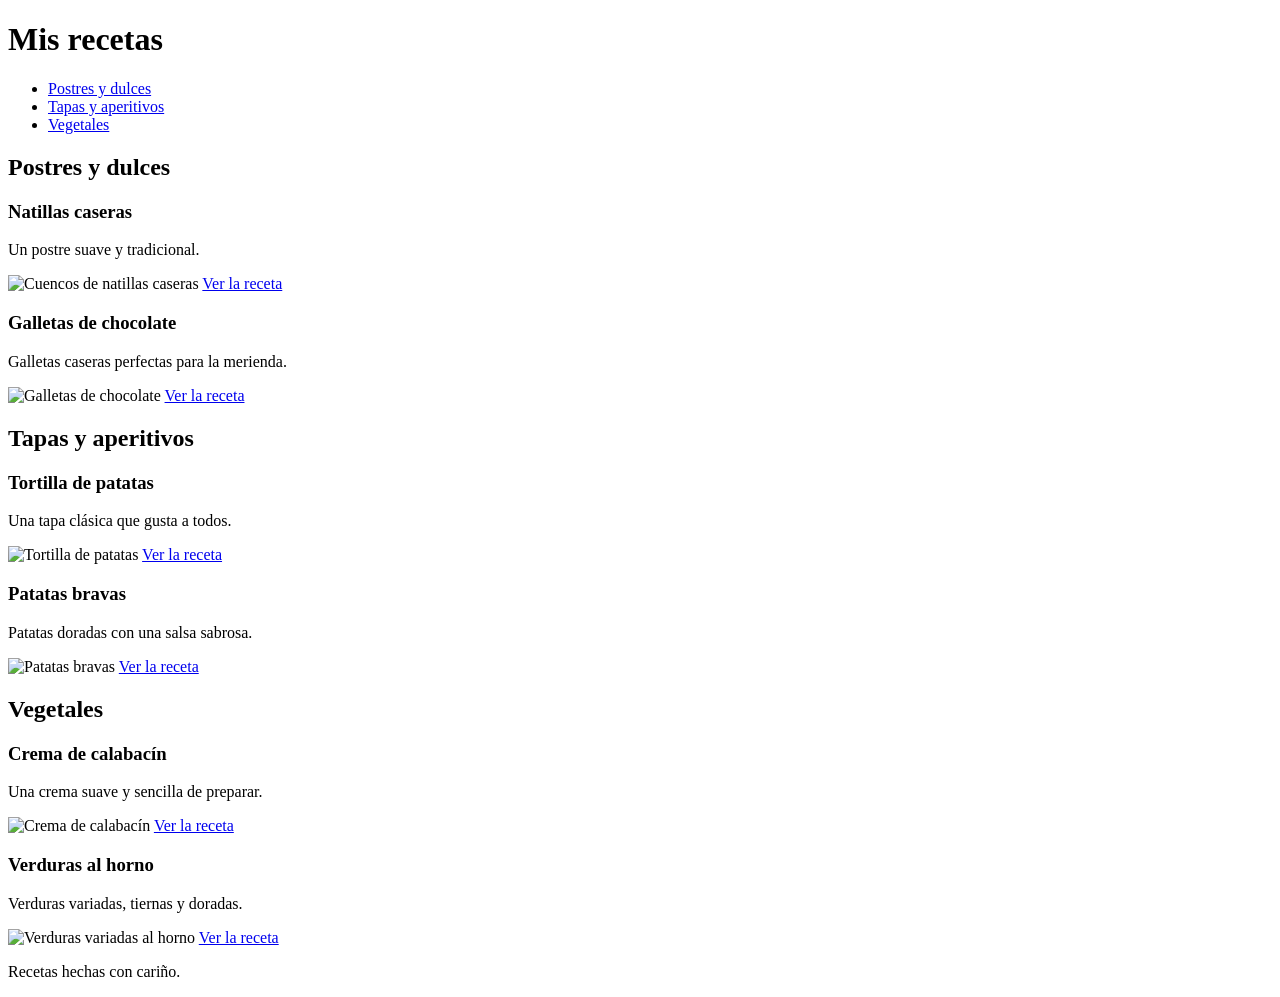
==== index.html @ 6ef30d9b "Add files via upload" ====
<!doctype html>
<html lang="es">
<head>
  <meta charset="utf-8">
  <meta name="viewport" content="width=device-width, initial-scale=1">
  <title>Mis recetas</title>
  <link rel="stylesheet" href="estilos/estiloreceta.css">
</head>
<body>
  <header>
    <h1>Mis recetas</h1>
    <nav aria-label="Categorías de recetas">
      <ul>
        <li><a href="#postres">Postres y dulces</a></li>
        <li><a href="#tapas">Tapas y aperitivos</a></li>
        <li><a href="#vegetales">Vegetales</a></li>
      </ul>
    </nav>
  </header>

  <main>
    <section id="postres">
      <h2>Postres y dulces</h2>
      <article>
        <h3>Natillas caseras</h3>
        <p>Un postre suave y tradicional.</p>
        <img src="imagenes/natillas-caseras.jpg" alt="Cuencos de natillas caseras">
        <a href="paginas/natillas.html">Ver la receta</a>
      </article>
      <article>
        <h3>Galletas de chocolate</h3>
        <p>Galletas caseras perfectas para la merienda.</p>
        <img src="imagenes/galletas de chocolate.jpg" alt="Galletas de chocolate">
        <a href="paginas/galletas.html">Ver la receta</a>
      </article>
    </section>

    <section id="tapas">
      <h2>Tapas y aperitivos</h2>
      <article>
        <h3>Tortilla de patatas</h3>
        <p>Una tapa clásica que gusta a todos.</p>
        <img src="imagenes/tortilla%20de%20patata.jpg" alt="Tortilla de patatas">
        <a href="paginas/tortilla.html">Ver la receta</a>
      </article>
      <article>
        <h3>Patatas bravas</h3>
        <p>Patatas doradas con una salsa sabrosa.</p>
        <img src="imagenes/patatas%20bravas.jpg" alt="Patatas bravas">
        <a href="paginas/patatas-bravas.html">Ver la receta</a>
      </article>
    </section>

    <section id="vegetales">
      <h2>Vegetales</h2>
      <article>
        <h3>Crema de calabacín</h3>
        <p>Una crema suave y sencilla de preparar.</p>
        <img src="imagenes/crema-de-verduras.jpg" alt="Crema de calabacín">
        <a href="paginas/crema-calabacin.html">Ver la receta</a>
      </article>
      <article>
        <h3>Verduras al horno</h3>
        <p>Verduras variadas, tiernas y doradas.</p>
        <img src="imagenes/verduras-al-horno.jpg" alt="Verduras variadas al horno">
        <a href="paginas/verduras-horno.html">Ver la receta</a>
      </article>
    </section>
  </main>

  <footer>
    <p>Recetas hechas con cariño.</p>
  </footer>
</body>
</html>
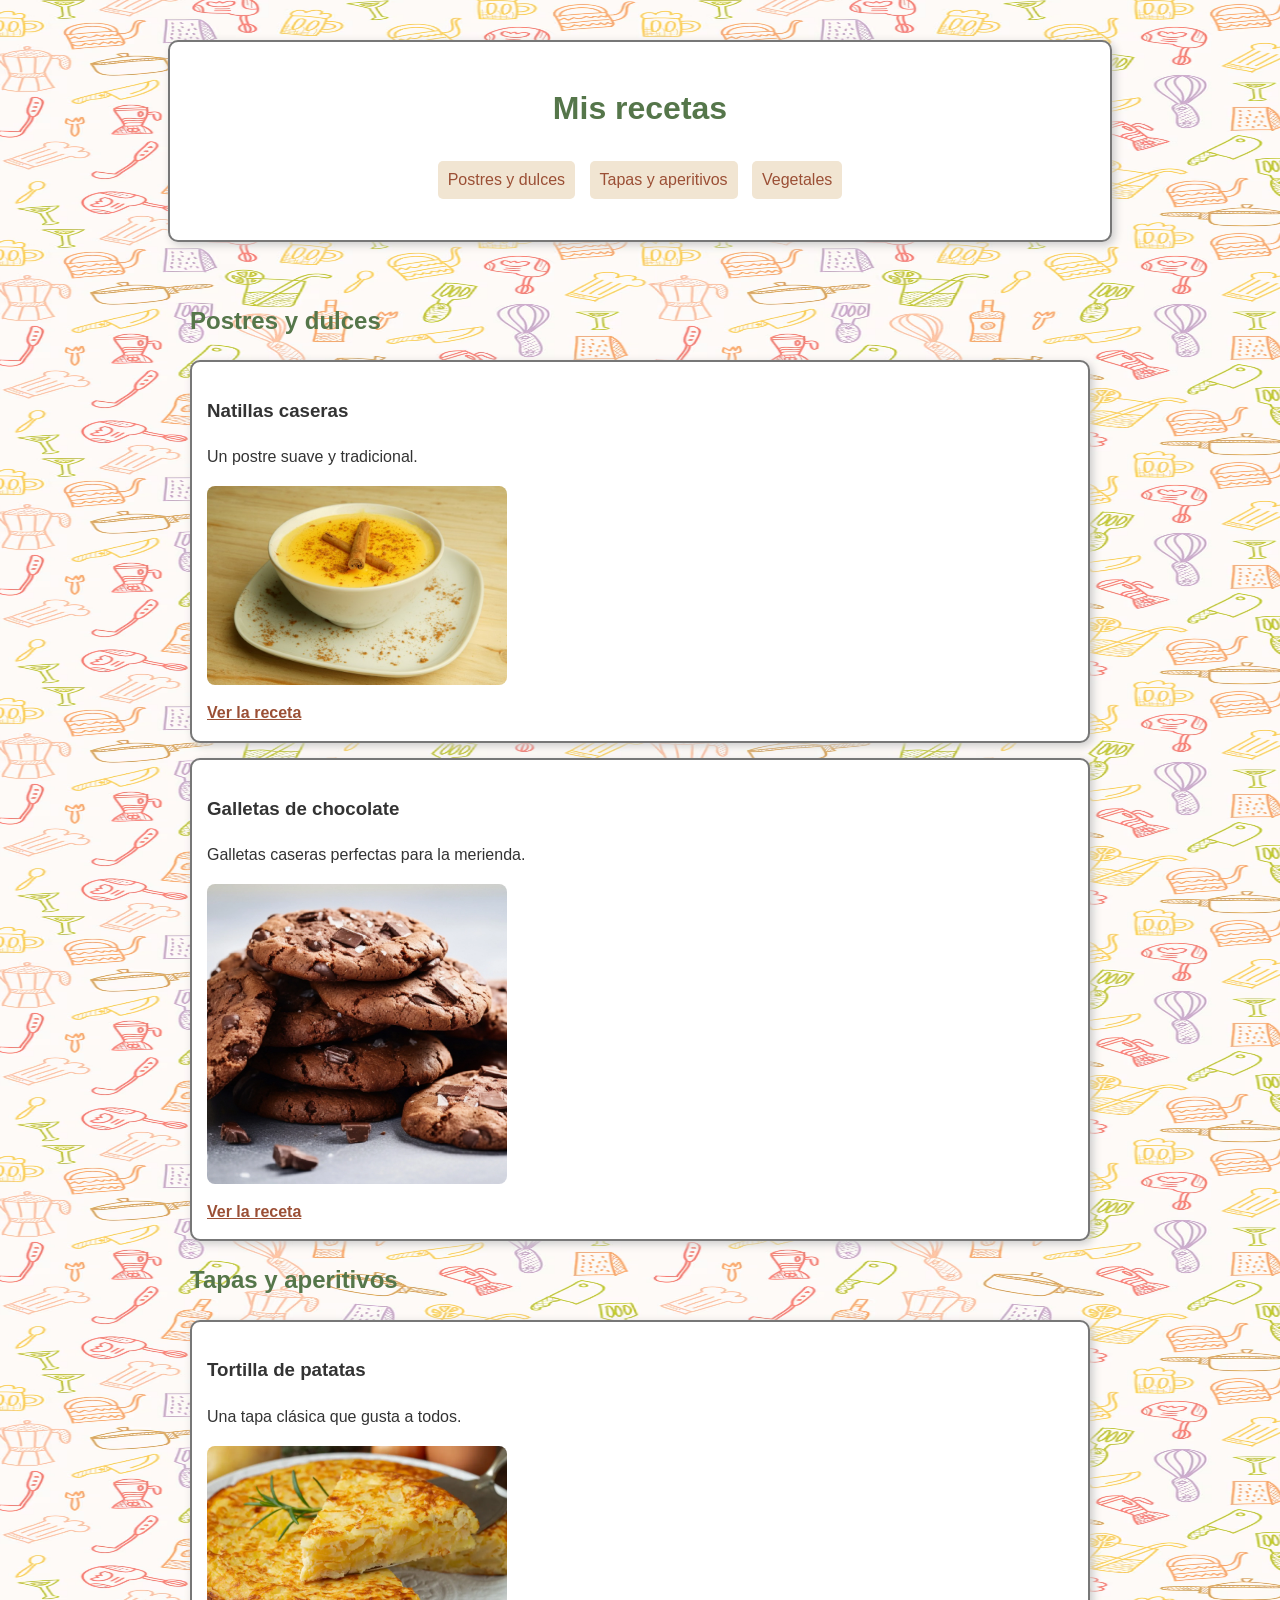
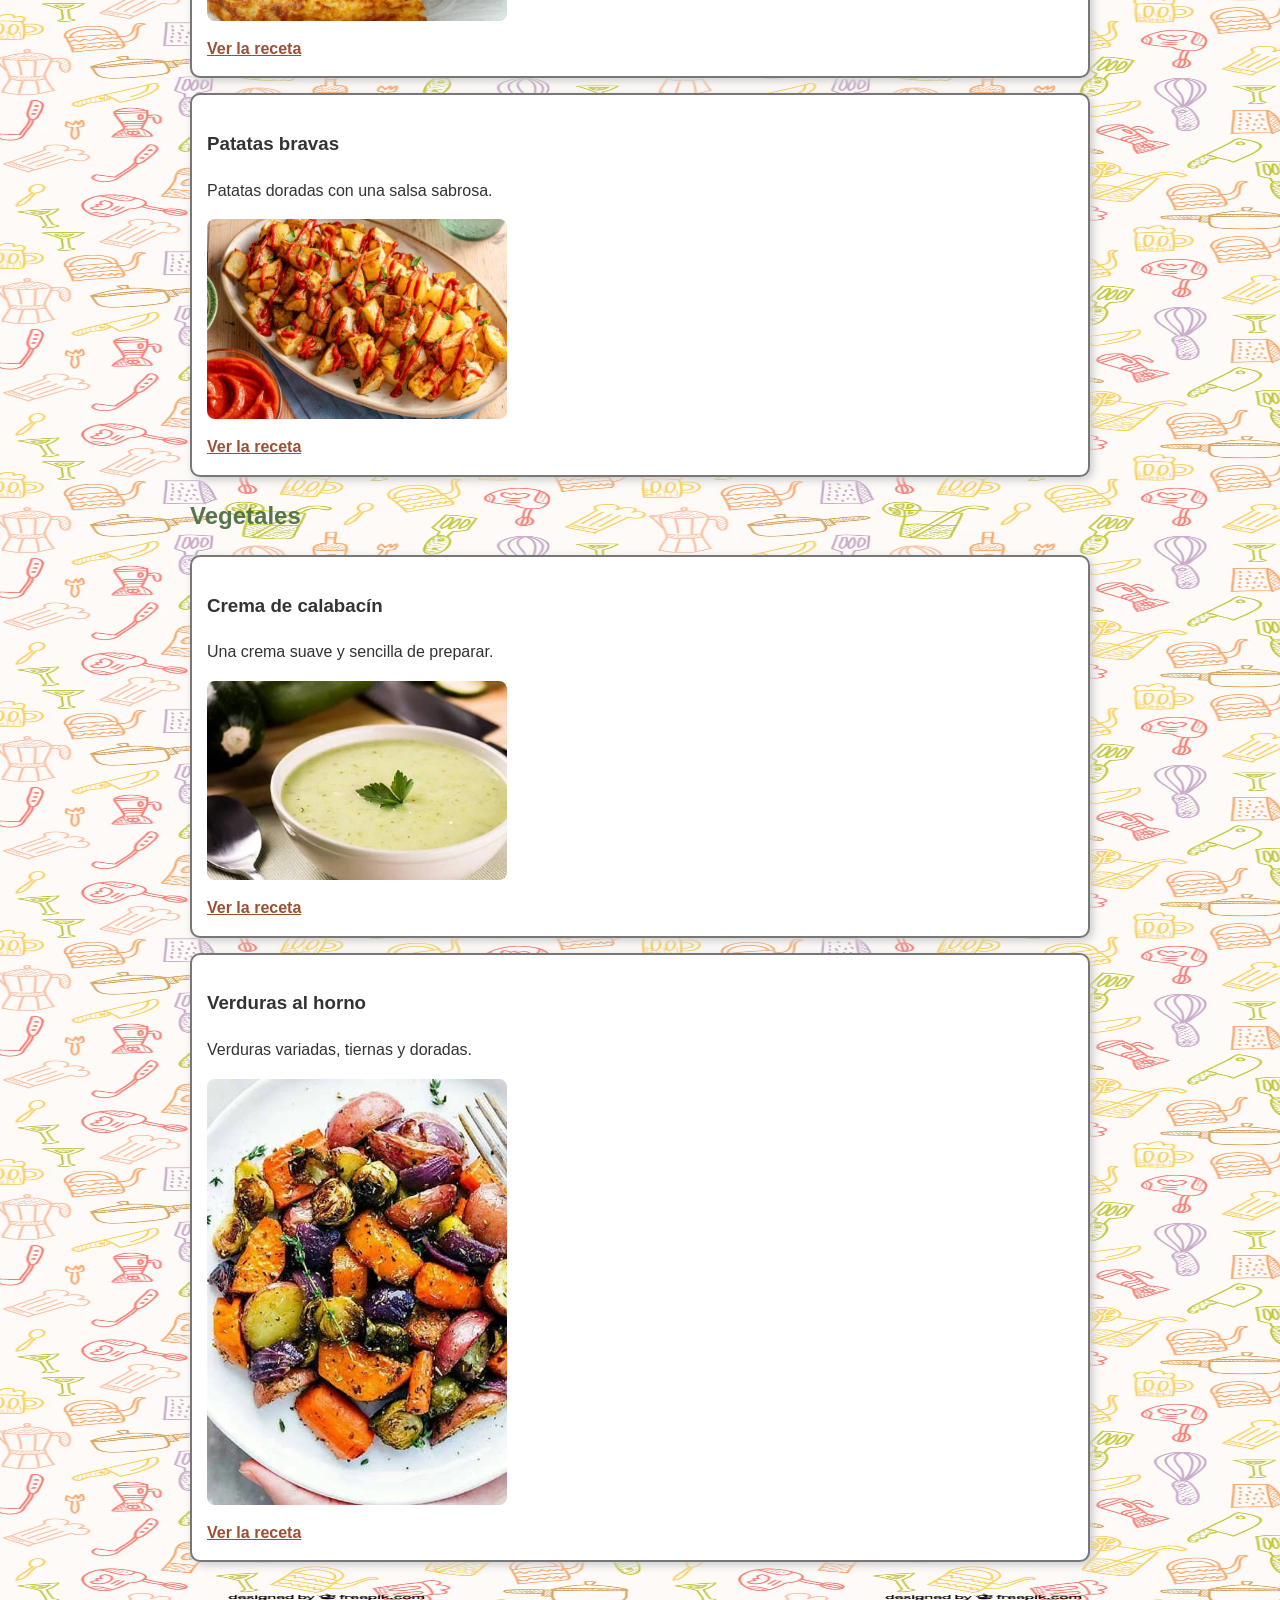
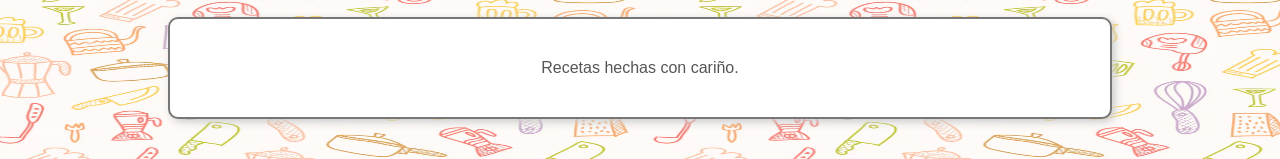
==== commit 7cd296f7: "Mi web de recetas" ====
--- a/index.html
+++ b/index.html
@@ -1,75 +1,75 @@
-<!doctype html>
-<html lang="es">
-<head>
-  <meta charset="utf-8">
-  <meta name="viewport" content="width=device-width, initial-scale=1">
-  <title>Mis recetas</title>
-  <link rel="stylesheet" href="estilos/estiloreceta.css">
-</head>
-<body>
-  <header>
-    <h1>Mis recetas</h1>
-    <nav aria-label="Categorías de recetas">
-      <ul>
-        <li><a href="#postres">Postres y dulces</a></li>
-        <li><a href="#tapas">Tapas y aperitivos</a></li>
-        <li><a href="#vegetales">Vegetales</a></li>
-      </ul>
-    </nav>
-  </header>
-
-  <main>
-    <section id="postres">
-      <h2>Postres y dulces</h2>
-      <article>
-        <h3>Natillas caseras</h3>
-        <p>Un postre suave y tradicional.</p>
-        <img src="imagenes/natillas-caseras.jpg" alt="Cuencos de natillas caseras">
-        <a href="paginas/natillas.html">Ver la receta</a>
-      </article>
-      <article>
-        <h3>Galletas de chocolate</h3>
-        <p>Galletas caseras perfectas para la merienda.</p>
-        <img src="imagenes/galletas de chocolate.jpg" alt="Galletas de chocolate">
-        <a href="paginas/galletas.html">Ver la receta</a>
-      </article>
-    </section>
-
-    <section id="tapas">
-      <h2>Tapas y aperitivos</h2>
-      <article>
-        <h3>Tortilla de patatas</h3>
-        <p>Una tapa clásica que gusta a todos.</p>
-        <img src="imagenes/tortilla%20de%20patata.jpg" alt="Tortilla de patatas">
-        <a href="paginas/tortilla.html">Ver la receta</a>
-      </article>
-      <article>
-        <h3>Patatas bravas</h3>
-        <p>Patatas doradas con una salsa sabrosa.</p>
-        <img src="imagenes/patatas%20bravas.jpg" alt="Patatas bravas">
-        <a href="paginas/patatas-bravas.html">Ver la receta</a>
-      </article>
-    </section>
-
-    <section id="vegetales">
-      <h2>Vegetales</h2>
-      <article>
-        <h3>Crema de calabacín</h3>
-        <p>Una crema suave y sencilla de preparar.</p>
-        <img src="imagenes/crema-de-verduras.jpg" alt="Crema de calabacín">
-        <a href="paginas/crema-calabacin.html">Ver la receta</a>
-      </article>
-      <article>
-        <h3>Verduras al horno</h3>
-        <p>Verduras variadas, tiernas y doradas.</p>
-        <img src="imagenes/verduras-al-horno.jpg" alt="Verduras variadas al horno">
-        <a href="paginas/verduras-horno.html">Ver la receta</a>
-      </article>
-    </section>
-  </main>
-
-  <footer>
-    <p>Recetas hechas con cariño.</p>
-  </footer>
-</body>
+<!doctype html>
+<html lang="es">
+<head>
+  <meta charset="utf-8">
+  <meta name="viewport" content="width=device-width, initial-scale=1">
+  <title>Mis recetas</title>
+  <link rel="stylesheet" href="estilos/estiloreceta.css">
+</head>
+<body>
+  <header>
+    <h1>Mis recetas</h1>
+    <nav aria-label="Categorías de recetas">
+      <ul>
+        <li><a href="#postres">Postres y dulces</a></li>
+        <li><a href="#tapas">Tapas y aperitivos</a></li>
+        <li><a href="#vegetales">Vegetales</a></li>
+      </ul>
+    </nav>
+  </header>
+
+  <main>
+    <section id="postres">
+      <h2>Postres y dulces</h2>
+      <article>
+        <h3>Natillas caseras</h3>
+        <p>Un postre suave y tradicional.</p>
+        <img src="imagenes/natillas-caseras.jpg" alt="Cuencos de natillas caseras">
+        <a href="paginas/natillas.html">Ver la receta</a>
+      </article>
+      <article>
+        <h3>Galletas de chocolate</h3>
+        <p>Galletas caseras perfectas para la merienda.</p>
+        <img src="imagenes/galletas de chocolate.jpg" alt="Galletas de chocolate">
+        <a href="paginas/galletas.html">Ver la receta</a>
+      </article>
+    </section>
+
+    <section id="tapas">
+      <h2>Tapas y aperitivos</h2>
+      <article>
+        <h3>Tortilla de patatas</h3>
+        <p>Una tapa clásica que gusta a todos.</p>
+        <img src="imagenes/tortilla%20de%20patata.jpg" alt="Tortilla de patatas">
+        <a href="paginas/tortilla.html">Ver la receta</a>
+      </article>
+      <article>
+        <h3>Patatas bravas</h3>
+        <p>Patatas doradas con una salsa sabrosa.</p>
+        <img src="imagenes/patatas%20bravas.jpg" alt="Patatas bravas">
+        <a href="paginas/patatas-bravas.html">Ver la receta</a>
+      </article>
+    </section>
+
+    <section id="vegetales">
+      <h2>Vegetales</h2>
+      <article>
+        <h3>Crema de calabacín</h3>
+        <p>Una crema suave y sencilla de preparar.</p>
+        <img src="imagenes/crema-de-verduras.jpg" alt="Crema de calabacín">
+        <a href="paginas/crema-calabacin.html">Ver la receta</a>
+      </article>
+      <article>
+        <h3>Verduras al horno</h3>
+        <p>Verduras variadas, tiernas y doradas.</p>
+        <img src="imagenes/verduras-al-horno.jpg" alt="Verduras variadas al horno">
+        <a href="paginas/verduras-horno.html">Ver la receta</a>
+      </article>
+    </section>
+  </main>
+
+  <footer>
+    <p>Recetas hechas con cariño.</p>
+  </footer>
+</body>
 </html>
--- a/estilos/estiloreceta.css
+++ b/estilos/estiloreceta.css
@@ -0,0 +1,99 @@
+body {
+  margin: 0;
+  padding: 20px;
+  background-image: url("../imagenes/fondo-cocina.png");
+  background-repeat: repeat;
+  background-size: 657px 229px;
+  color: #333333;
+  font-family: Arial, sans-serif;
+  line-height: 1.6;
+}
+
+header,
+main,
+footer {
+  max-width: 900px;
+  margin: 20px auto;
+  padding: 20px;
+}
+
+header,
+article,
+footer {
+  background-color: white;
+  border: 2px solid #777777;
+  border-radius: 10px;
+  box-shadow: 3px 3px 8px #cccccc;
+}
+
+header {
+  text-align: center;
+}
+
+h1,
+h2 {
+  color: #55764a;
+}
+
+nav ul {
+  padding: 0;
+  list-style: none;
+}
+
+nav li {
+  display: inline-block;
+  margin: 5px;
+}
+
+nav a,
+a {
+  color: #9b4f35;
+}
+
+nav a {
+  display: inline-block;
+  padding: 6px 10px;
+  background-color: #f1e5d2;
+  border-radius: 5px;
+  text-decoration: none;
+}
+
+article {
+  margin: 15px 0;
+  padding: 15px;
+}
+
+article a {
+  font-weight: bold;
+}
+
+table {
+  border-collapse: collapse;
+  margin-bottom: 20px;
+  background-color: white;
+}
+
+th,
+td {
+  padding: 8px 12px;
+  border: 1px solid #777777;
+  text-align: left;
+}
+
+th {
+  background-color: #e4eddb;
+}
+
+img {
+  display: block;
+  width: 300px;
+  max-width: 100%;
+  height: auto;
+  margin: 15px 0;
+  border-radius: 8px;
+}
+
+footer {
+  text-align: center;
+  color: #555555;
+}
